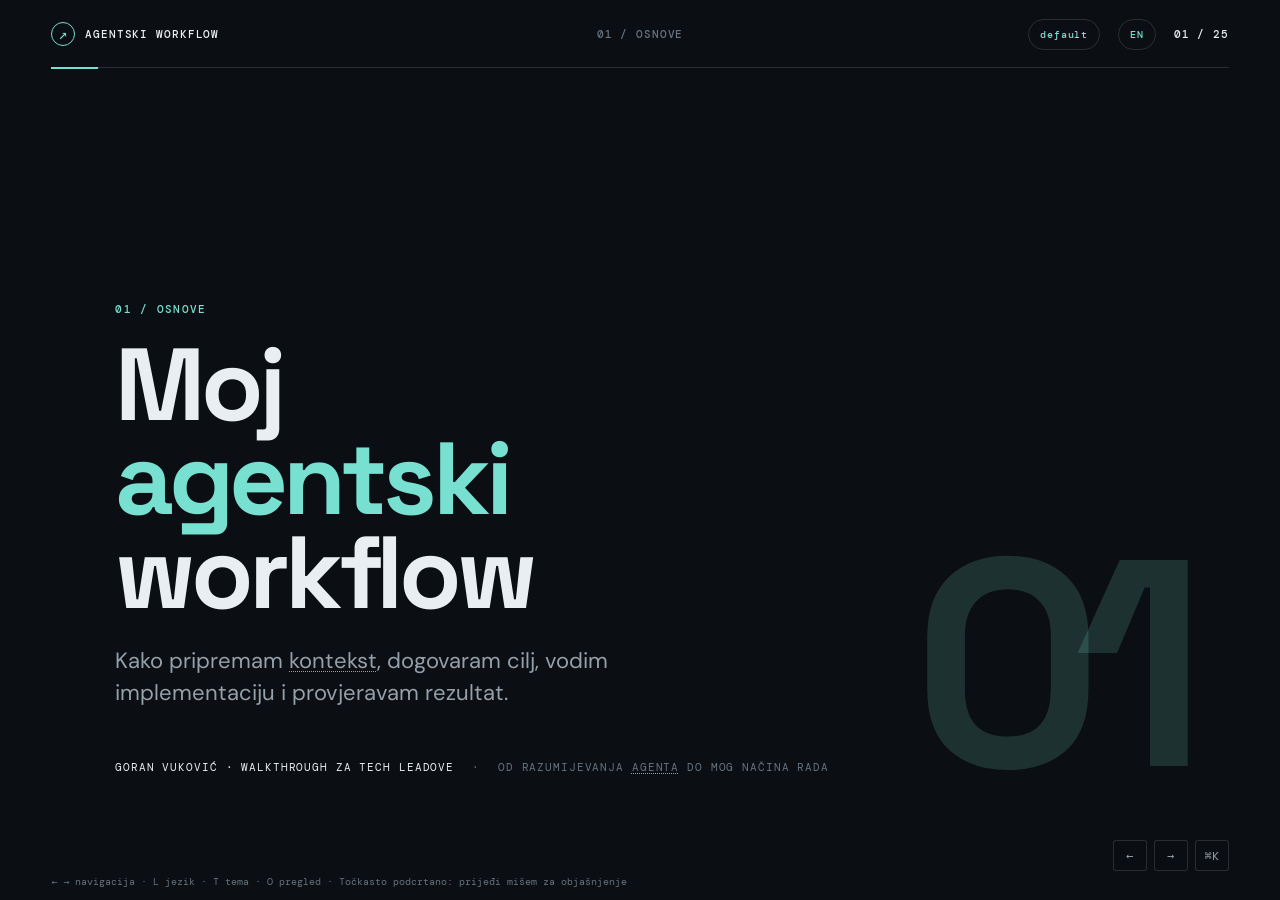
==== index.html @ 42143683 "Publish static deck from MrChvarak/agentic-workflow-workshop@e17bde3ac3ee4612117d1aa4d55ed921e419d36" ====
<!doctype html>
<html lang="hr">
  <head>
    <meta charset="utf-8" />
    <meta name="viewport" content="width=device-width, initial-scale=1" />
    <meta name="theme-color" id="theme-color" content="#0b0e12" />
    <meta name="description" content="Moj agentski workflow: od modela i konteksta do planiranja, fokusiranih faza, provjere i aktualne dokumentacije." />
    <title>Moj agentski workflow</title>
    <link rel="preconnect" href="https://fonts.googleapis.com" />
    <link rel="preconnect" href="https://fonts.gstatic.com" crossorigin />
    <link href="https://fonts.googleapis.com/css2?family=DM+Mono:wght@400;500&family=DM+Sans:wght@400;500;600;700&family=Space+Grotesk:wght@500;600;700&display=swap" rel="stylesheet" />
    <link rel="stylesheet" href="styles.css" />
    <link rel="stylesheet" href="themes/cursor-dark.css" />
  </head>
  <body>
    <main id="deck" aria-live="polite"></main>

    <div class="chrome">
      <div class="chrome__brand"><span class="brand-mark">↗</span><span data-ui="brand">agentski workflow</span></div>
      <div class="chrome__section" id="section-label"></div>
      <div class="chrome__right">
        <button class="theme-toggle" id="theme-toggle" type="button" aria-label="Promijeni temu">tema</button>
        <button class="lang-toggle" id="lang-toggle" type="button" aria-label="Prebaci na engleski">EN</button>
        <span class="slide-count" id="slide-count">01 / 23</span>
      </div>
    </div>

    <div class="progress" aria-hidden="true"><span id="progress-bar"></span></div>

    <nav class="controls" aria-label="Kontrole prezentacije">
      <button id="prev" type="button" aria-label="Prethodni slajd">←</button>
      <button id="next" type="button" aria-label="Sljedeći slajd">→</button>
      <button id="overview" type="button" aria-label="Otvori pregled slajdova">⌘K</button>
    </nav>

    <div class="hint" id="hint">← → navigacija&nbsp;&nbsp; · &nbsp;L jezik&nbsp;&nbsp; · &nbsp;T tema&nbsp;&nbsp; · &nbsp;O pregled</div>
    <div class="overview" id="overview-panel" aria-hidden="true">
      <div class="overview__inner">
        <div class="overview__top"><span data-ui="overviewTitle">Pregled</span><button id="close-overview" type="button">Esc</button></div>
        <div class="overview__grid" id="overview-grid"></div>
      </div>
    </div>

    <script src="dictionary.js"></script>
    <script src="glossary.js"></script>
    <script src="script.js"></script>
  </body>
</html>
---- styles.css ----
:root {
  --ink: #e9eef2;
  --muted: #94a0aa;
  --dim: #67737e;
  --bg: #0b0e12;
  --panel: #11171d;
  --panel-2: #161e25;
  --line: rgba(232, 241, 244, .14);
  --cyan: #77e0d0;
  --cyan-deep: #2ab7aa;
  --amber: #f7b36a;
  --red: #f3797b;
  --blue: #91a8ff;
  --sans: "DM Sans", system-ui, sans-serif;
  --display: "Space Grotesk", system-ui, sans-serif;
  --mono: "DM Mono", ui-monospace, monospace;
}

* { box-sizing: border-box; }
html, body { margin: 0; min-height: 100%; background: var(--bg); color: var(--ink); }
body { font-family: var(--sans); overflow: hidden; }
button { color: inherit; font: inherit; }

body::before {
  content: ""; position: fixed; inset: 0; pointer-events: none; opacity: .23;
  background-image: linear-gradient(rgba(255,255,255,.025) 1px, transparent 1px), linear-gradient(90deg, rgba(255,255,255,.025) 1px, transparent 1px);
  background-size: 60px 60px;
  mask-image: linear-gradient(to bottom, black 0%, transparent 90%);
}

.chrome { position: fixed; z-index: 10; inset: 0 0 auto; height: 68px; padding: 0 4vw; display: flex; align-items: center; justify-content: space-between; font: 500 11px var(--mono); letter-spacing: .08em; text-transform: uppercase; color: var(--muted); }
.chrome__brand { color: var(--ink); display: flex; align-items: center; gap: 10px; }
.brand-mark { display: grid; place-items: center; width: 24px; height: 24px; border: 1px solid var(--cyan); border-radius: 50%; color: var(--cyan); font-size: 15px; }
.chrome__section { position: absolute; left: 50%; transform: translateX(-50%); color: var(--dim); }
.chrome__right { display: flex; align-items: center; gap: 18px; }
.lang-toggle,
.theme-toggle { border: 1px solid var(--line); background: transparent; color: var(--cyan); border-radius: 99px; padding: 8px 11px; font: 500 10px var(--mono); cursor: pointer; letter-spacing: .08em; }
.lang-toggle:hover,
.theme-toggle:hover { border-color: var(--cyan); background: rgba(119,224,208,.08); }
.slide-count { color: var(--ink); }
.progress { position: fixed; z-index: 11; left: 4vw; right: 4vw; top: 67px; height: 1px; background: var(--line); }
.progress span { display: block; height: 2px; background: var(--cyan); transform-origin: left; transition: transform .45s ease; }

#deck { height: 100vh; }
.slide { position: absolute; inset: 0; display: grid; align-items: center; padding: 115px 9vw 95px; opacity: 0; transform: translateY(0); pointer-events: none; transition: opacity .42s ease; overflow-y: auto; }
.slide.active { opacity: 1; pointer-events: auto; }
.slide__inner { width: min(1120px, 100%); margin: 0 auto; }
.eyebrow { margin: 0 0 22px; color: var(--cyan); font: 500 11px var(--mono); letter-spacing: .12em; text-transform: uppercase; }
h1, h2, h3, p { margin-top: 0; }
h1, h2 { font-family: var(--display); letter-spacing: -.045em; }
h1 { max-width: 900px; margin-bottom: 24px; font-size: clamp(3.2rem, 8vw, 8.2rem); line-height: .92; }
h2 { max-width: 930px; margin-bottom: 20px; font-size: clamp(2.3rem, 5vw, 5.7rem); line-height: .94; }
h3 { font: 600 20px/1.1 var(--display); letter-spacing: -.02em; }
.lead { max-width: 690px; color: var(--muted); font-size: clamp(1.05rem, 1.8vw, 1.38rem); line-height: 1.48; }
.body { color: var(--muted); font-size: 16px; line-height: 1.55; }
.accent { color: var(--cyan); }
.amber { color: var(--amber); }
.muted { color: var(--muted); }
.mono { font-family: var(--mono); }
.small { color: var(--dim); font: 11px/1.5 var(--mono); }
.rule { width: 100%; height: 1px; background: var(--line); margin: 35px 0; }

.title-slide { align-items: end; padding-bottom: 14vh; }
.title-slide::after { content: "01"; position: absolute; right: 8vw; bottom: 13vh; color: rgba(119,224,208,.17); font: 700 clamp(10rem, 23vw, 25rem)/.8 var(--display); letter-spacing: -.1em; }
.title-slide .slide__inner { position: relative; z-index: 1; }
.title-slide .lead { max-width: 560px; }
.byline { display: flex; gap: 18px; align-items: center; margin-top: 50px; color: var(--dim); font: 11px var(--mono); text-transform: uppercase; letter-spacing: .08em; }
.byline span:first-child { color: var(--ink); }

.split { display: grid; grid-template-columns: minmax(0, 1.08fr) minmax(310px, .92fr); gap: clamp(35px, 7vw, 110px); align-items: center; }
.split--top { align-items: start; }
.statement { border-left: 2px solid var(--cyan); padding: 3px 0 3px 22px; color: var(--ink); font: 600 clamp(1.45rem, 2.7vw, 2.3rem)/1.1 var(--display); }
.label { color: var(--dim); font: 10px var(--mono); letter-spacing: .1em; text-transform: uppercase; }

.cards { display: grid; gap: 12px; }
.cards--2 { grid-template-columns: repeat(2, 1fr); }
.cards--4 { grid-template-columns: repeat(4, 1fr); }
.card { min-height: 140px; padding: 22px; border: 1px solid var(--line); background: rgba(17,23,29,.78); border-radius: 4px; }
.card h3 { margin: 12px 0 9px; }
.card p { margin: 0; color: var(--muted); font-size: 14px; line-height: 1.42; }
.card__number { color: var(--cyan); font: 500 11px var(--mono); }
.card--cyan { border-top: 2px solid var(--cyan); }
.card--amber { border-top: 2px solid var(--amber); }
.card--red { border-top: 2px solid var(--red); }
.card--blue { border-top: 2px solid var(--blue); }

.flow { display: flex; align-items: stretch; gap: 8px; margin: 42px 0 18px; }
.flow__node { flex: 1; min-width: 0; padding: 18px 14px; border: 1px solid var(--line); background: var(--panel); }
.flow__node strong { display: block; margin-bottom: 7px; color: var(--cyan); font: 500 11px var(--mono); }
.flow__node span { display: block; color: var(--muted); font-size: 13px; line-height: 1.3; }
.flow__arrow { align-self: center; color: var(--dim); font: 18px var(--mono); }

.diagram { position: relative; min-height: 340px; border: 1px solid var(--line); background: rgba(17,23,29,.55); overflow: hidden; padding: 28px; }
.diagram::before { content: ""; position: absolute; inset: 50% 12% auto; height: 1px; background: linear-gradient(90deg, transparent, var(--cyan), transparent); }
.diagram__model, .diagram__harness, .diagram__env, .diagram__agent { position: absolute; display: grid; place-items: center; text-align: center; border-radius: 50%; }
.diagram__model { width: 118px; height: 118px; left: 50%; top: 50%; transform: translate(-50%, -50%); border: 1px solid var(--cyan); box-shadow: 0 0 40px rgba(119,224,208,.12); background: #122024; }
.diagram__harness { width: 208px; height: 208px; left: 50%; top: 50%; transform: translate(-50%, -50%); border: 1px dashed rgba(119,224,208,.5); }
.diagram__env { width: 300px; height: 300px; left: 50%; top: 50%; transform: translate(-50%, -50%); border: 1px solid rgba(145,168,255,.35); border-radius: 18px; }
.diagram__agent { width: 348px; height: 328px; left: 50%; top: 50%; transform: translate(-50%, -50%); border: 1px solid rgba(247,179,106,.42); border-radius: 24px; }
.diagram__model span, .diagram__harness span, .diagram__env span, .diagram__agent span { font: 500 11px var(--mono); letter-spacing: .06em; text-transform: uppercase; }
.diagram__agent span { position: absolute; top: 14px; left: 18px; color: var(--amber); }
.diagram__env span { position: absolute; bottom: 12px; right: 18px; color: var(--blue); }
.diagram__harness span { position: absolute; top: 14px; left: 50%; transform: translateX(-50%); color: var(--cyan); }
.diagram__model span { color: var(--ink); }

.turn { display: grid; grid-template-columns: 1fr auto 1fr auto 1fr; gap: 12px; align-items: center; margin-top: 38px; }
.turn__box { padding: 22px 18px; min-height: 120px; background: var(--panel); border: 1px solid var(--line); }
.turn__box strong { display: block; margin-bottom: 10px; color: var(--cyan); font: 500 12px var(--mono); }
.turn__box p { margin: 0; color: var(--muted); font-size: 14px; line-height: 1.42; }
.turn__arrow { color: var(--dim); font: 20px var(--mono); }

.prompt-card { padding: 25px; border: 1px solid var(--line); background: #0e1419; font: 13px/1.65 var(--mono); color: #cbd4db; }
.prompt-card .key { color: var(--cyan); }
.prompt-card .value { color: var(--ink); }
.prompt-card .comment { color: var(--dim); }
.prompt-parts { display: grid; gap: 9px; margin-top: 22px; }
.prompt-part { display: grid; grid-template-columns: 120px 1fr; gap: 15px; padding-bottom: 9px; border-bottom: 1px solid var(--line); }
.prompt-part b { color: var(--amber); font: 500 11px var(--mono); text-transform: uppercase; }
.prompt-part span { color: var(--muted); font-size: 14px; }

.zone { position: relative; padding-top: 28px; }
.zone__bar { display: grid; grid-template-columns: 42% 58%; height: 84px; border: 1px solid var(--line); }
.zone__bar > div { padding: 18px 20px; }
.zone__smart { background: rgba(119,224,208,.13); border-right: 1px solid var(--cyan); }
.zone__dumb { background: rgba(243,121,123,.12); }
.zone__bar strong { display: block; margin-bottom: 6px; font: 600 16px var(--display); }
.zone__bar span { color: var(--muted); font-size: 12px; }
.zone__marker { position: absolute; left: 42%; top: 4px; transform: translateX(-50%); color: var(--amber); font: 500 10px var(--mono); white-space: nowrap; }
.zone__marker::after { content: ""; position: absolute; left: 50%; top: 17px; width: 1px; height: 75px; background: var(--amber); }
.symptoms { display: grid; grid-template-columns: repeat(3, 1fr); gap: 12px; margin-top: 45px; }
.symptom { padding-top: 14px; border-top: 1px solid var(--line); }
.symptom b { display: block; margin-bottom: 7px; font: 600 17px var(--display); }
.symptom span { color: var(--muted); font-size: 13px; line-height: 1.42; }

.decision { display: grid; grid-template-columns: repeat(4, 1fr); gap: 10px; margin-top: 37px; }
.decision__item { min-height: 160px; padding: 18px; border: 1px solid var(--line); background: var(--panel); }
.decision__item strong { display: block; color: var(--cyan); margin-bottom: 11px; font: 500 12px var(--mono); }
.decision__item b { display: block; margin-bottom: 8px; font: 600 18px var(--display); }
.decision__item p { margin: 0; color: var(--muted); font-size: 13px; line-height: 1.4; }
.decision__item.is-warn { border-color: rgba(243,121,123,.45); }
.decision__item.is-warn strong { color: var(--red); }

.workflow { display: grid; grid-template-columns: repeat(3, 1fr); gap: 12px; margin-top: 37px; counter-reset: step; }
.workflow__step { position: relative; min-height: 130px; padding: 18px 18px 18px 54px; background: var(--panel); border: 1px solid var(--line); }
.workflow__step::before { counter-increment: step; content: counter(step, decimal-leading-zero); position: absolute; left: 17px; top: 20px; color: var(--cyan); font: 500 11px var(--mono); }
.workflow__step b { display: block; margin-bottom: 8px; font: 600 17px var(--display); }
.workflow__step span { color: var(--muted); font-size: 13px; line-height: 1.38; }
.workflow__step--hero { border-color: rgba(119,224,208,.5); background: rgba(119,224,208,.07); }

.repo-tree { display: grid; grid-template-columns: 1fr 1fr; gap: 24px; margin-top: 35px; }
.tree { padding: 24px; border: 1px solid var(--line); background: var(--panel); font: 14px/2 var(--mono); }
.tree .folder { color: var(--cyan); }
.tree .file { color: var(--muted); }
.tree .note { color: var(--dim); font-size: 11px; }

.worktrees { display: grid; grid-template-columns: 1fr auto 1fr; gap: 12px; align-items: center; margin-top: 38px; }
.worktree { padding: 24px; min-height: 190px; border: 1px solid var(--line); background: var(--panel); }
.worktree strong { display: block; margin-bottom: 16px; font: 500 11px var(--mono); color: var(--cyan); }
.worktree p { color: var(--muted); font-size: 14px; line-height: 1.45; }
.worktree ul, .plain-list { padding-left: 18px; margin: 15px 0 0; color: var(--muted); font-size: 14px; line-height: 1.55; }
.worktree__fork { color: var(--amber); font: 32px var(--mono); }

.checklist { display: grid; gap: 10px; margin-top: 33px; }
.check { display: grid; grid-template-columns: 24px minmax(0, 1fr); grid-template-areas: "icon title" "icon body"; gap: 12px; align-items: start; padding: 14px 0; border-bottom: 1px solid var(--line); }
.check::before { content: "✓"; grid-area: icon; color: var(--cyan); font: 500 15px var(--mono); }
.check b { grid-area: title; }
.check span { grid-area: body; }
.check b { display: block; margin-bottom: 3px; font: 600 16px var(--display); }
.check span { color: var(--muted); font-size: 14px; line-height: 1.42; }

.footer-note { position: absolute; left: 9vw; right: 9vw; bottom: 31px; color: var(--dim); font: 11px var(--mono); letter-spacing: .04em; }
.footer-note::before { content: ""; display: inline-block; width: 24px; height: 1px; margin: 0 10px 3px 0; background: var(--cyan); }
.footer-note a { color: var(--cyan); text-underline-offset: 4px; }
.footer-note a:focus-visible { outline: 2px solid var(--cyan); outline-offset: 5px; }
.source-links { display: flex; flex-wrap: wrap; gap: 12px; margin-top: 28px; }
.source-links a { color: var(--cyan); font: 11px var(--mono); text-decoration: none; border-bottom: 1px solid rgba(119,224,208,.35); }
.source-links a:hover { border-color: var(--cyan); }

.resources { display: grid; grid-template-columns: repeat(2, minmax(0, 1fr)); gap: 12px; margin-top: 28px; }
.resources a { display: block; padding: 20px; border: 1px solid var(--line); border-radius: 4px; background: var(--panel); color: var(--ink); text-decoration: none; overflow-wrap: anywhere; }
.resources a:hover, .resources a:focus-visible { border-color: var(--cyan); }
.resources a:focus-visible { outline: 2px solid var(--cyan); outline-offset: 3px; }
.resources strong { display: block; margin-bottom: 8px; color: var(--cyan); font: 600 18px/1.25 var(--display); }
.resources span { color: var(--muted); font-size: 14px; line-height: 1.4; }
.slide__inner > .body { margin-top: 24px; }

.controls { position: fixed; z-index: 10; bottom: 29px; right: 4vw; display: flex; gap: 7px; }
.controls button { display: grid; place-items: center; min-width: 34px; height: 31px; padding: 0 9px; border: 1px solid var(--line); background: rgba(11,14,18,.8); border-radius: 3px; color: var(--muted); cursor: pointer; font: 12px var(--mono); }
.controls button:hover { color: var(--cyan); border-color: var(--cyan); }
.hint { position: fixed; z-index: 10; left: 4vw; bottom: 12px; color: var(--dim); font: 10px var(--mono); }

.overview { position: fixed; inset: 0; z-index: 30; padding: 88px 6vw 60px; background: rgba(8,11,14,.97); opacity: 0; pointer-events: none; transition: opacity .25s ease; overflow-y: auto; }
.overview.open { opacity: 1; pointer-events: auto; }
.overview__inner { width: min(1180px, 100%); margin: auto; }
.overview__top { display: flex; align-items: center; justify-content: space-between; margin-bottom: 22px; color: var(--cyan); font: 500 11px var(--mono); text-transform: uppercase; letter-spacing: .1em; }
.overview__top button { border: 1px solid var(--line); padding: 7px 10px; background: transparent; color: var(--muted); cursor: pointer; font: 10px var(--mono); }
.overview__grid { display: grid; grid-template-columns: repeat(4, 1fr); gap: 9px; }
.overview__item { min-height: 95px; padding: 13px; border: 1px solid var(--line); background: var(--panel); text-align: left; cursor: pointer; }
.overview__item:hover, .overview__item.current { border-color: var(--cyan); background: rgba(119,224,208,.07); }
.overview__item small { color: var(--cyan); font: 10px var(--mono); }
.overview__item b { display: block; margin-top: 12px; font: 600 14px/1.1 var(--display); }

.dictionary-term {
  display: inline; padding: 0; border: 0; border-radius: 0; background: none;
  color: inherit; font: inherit; letter-spacing: inherit; text-transform: inherit;
  text-align: inherit; cursor: help;
  text-decoration: underline dotted; text-decoration-color: var(--muted);
  text-decoration-thickness: 1px; text-underline-offset: .15em;
}
.dictionary-term:hover { text-decoration-color: var(--cyan); }
.dictionary-term:focus-visible { outline: 2px solid var(--cyan); outline-offset: 4px; border-radius: 2px; }
.diagram > div { pointer-events: none; }
.diagram .dictionary-term { pointer-events: auto; }
.dictionary-tooltip {
  position: fixed; z-index: 40; width: min(360px, calc(100vw - 24px));
  max-height: calc(100dvh - 24px); overflow-y: auto; padding: 20px;
  border: 1px solid var(--line); border-top: 2px solid var(--cyan); border-radius: 5px;
  background: var(--panel-2); color: var(--ink); box-shadow: 0 12px 40px rgba(0,0,0,.4);
}
.dictionary-tooltip__source { color: var(--muted); font: 10px/1.5 var(--mono); }
.dictionary-tooltip__title { margin: 12px 0 8px; font: 600 21px/1.2 var(--display); letter-spacing: -.02em; }
.dictionary-tooltip__definition { margin: 0; font: 14px/1.55 var(--sans); }
.dictionary-tooltip__hint { margin-top: 15px; color: var(--muted); font: 10px/1.5 var(--mono); }

@media (max-width: 900px) {
  .slide { padding-left: 7vw; padding-right: 7vw; }
  .cards--4 { grid-template-columns: repeat(2, 1fr); }
  .split { grid-template-columns: 1fr; gap: 28px; }
  .diagram { min-height: 285px; transform: scale(.92); transform-origin: left center; width: 108%; }
  .turn { grid-template-columns: 1fr; }
  .turn__arrow { transform: rotate(90deg); justify-self: center; }
  .workflow { grid-template-columns: repeat(2, 1fr); }
  .footer-note { left: 7vw; right: 7vw; }
  .hint { display: none; }
}
@media (max-width: 600px) {
  body { overflow: hidden; }
  .chrome { padding: 0 5vw; }
  .chrome__section { display: none; }
  .slide { position: absolute; padding: 96px 6vw 90px; align-items: start; }
  .slide__inner { margin-top: 7vh; }
  h1 { font-size: clamp(3.1rem, 16vw, 5.8rem); }
  h2 { font-size: clamp(2.25rem, 12vw, 4.5rem); }
  .title-slide { align-items: center; padding-bottom: 22vh; }
  .title-slide::after { right: 5vw; bottom: 15vh; font-size: 9rem; }
  .cards--2, .cards--4, .workflow, .symptoms, .decision, .repo-tree, .worktrees, .resources { grid-template-columns: 1fr; }
  .flow { flex-direction: column; }
  .flow__arrow { transform: rotate(90deg); align-self: center; }
  .diagram { min-height: 240px; transform: scale(.69); transform-origin: top left; width: 145%; margin-bottom: -72px; }
  .zone__bar { grid-template-columns: 1fr; height: auto; }
  .zone__bar > div { min-height: 78px; }
  .zone__smart { border-right: 0; border-bottom: 1px solid var(--cyan); }
  .zone__marker { left: 100%; top: 80px; transform: translateX(-100%); }
  .zone__marker::after { display: none; }
  .worktree__fork { transform: rotate(90deg); justify-self: center; }
  .footer-note { position: static; margin-top: 28px; font-size: 9px; }
  .controls { bottom: 14px; right: 5vw; }
  .overview__grid { grid-template-columns: repeat(2, 1fr); }
  .overview { padding: 78px 5vw 35px; }
}
---- themes/cursor-dark.css ----
/*
  cursor-dark — presentation theme inspired by cursor.com/blog dark mode.
  Opt-in via data-theme="cursor-dark" (see site/script.js).

  Fonts (verified against cursor.com/blog CSS, 2026-09):
  - UI / body: proprietary CursorGothic
  - Display / large titles: proprietary cursorDisplay
  - Mono: proprietary berkeleyMono (+ cursorMono elsewhere on cursor.com)
  - Serif accents on some posts: EB Garamond (Google Fonts / OFL)

  We do not ship Cursor’s proprietary webfonts. Stacks below are the same
  public fallbacks Cursor declares next to those faces (Helvetica Neue /
  system UI for sans+display; system mono stack after berkeleyMono).
*/

[data-theme="cursor-dark"] {
  --ink: #edecec;
  --muted: color-mix(in oklab, #edecec 58%, transparent);
  --dim: color-mix(in oklab, #edecec 38%, transparent);
  --bg: #14120b;
  --panel: #1b1913;
  --panel-2: #201e18;
  --line: color-mix(in oklab, #edecec 10%, transparent);
  --cyan: #f54e00;
  --cyan-deep: #c43d00;
  --amber: #e9b872;
  --red: #e05c7d;
  --blue: #83c8f0;
  /* CursorGothic → Cursor’s published fallback */
  --sans: system-ui, "Helvetica Neue", Helvetica, Arial, sans-serif;
  /* cursorDisplay → Cursor’s published fallback */
  --display: system-ui, "Helvetica Neue", Helvetica, Arial, sans-serif;
  /* berkeleyMono → Cursor’s published mono fallback */
  --mono: ui-monospace, SFMono-Regular, Menlo, Monaco, Consolas, "Liberation Mono", "Courier New", monospace;
  color-scheme: dark;
}

[data-theme="cursor-dark"] body {
  background: var(--bg);
  color: var(--ink);
  letter-spacing: -0.01em;
}

/* Cursor marketing pages are flat canvas — no decorative grid. */
[data-theme="cursor-dark"] body::before {
  display: none;
}

[data-theme="cursor-dark"] .chrome {
  height: 64px;
  color: var(--dim);
  font-weight: 450;
  letter-spacing: 0.06em;
}

[data-theme="cursor-dark"] .chrome__brand {
  color: var(--ink);
  font-weight: 500;
}

[data-theme="cursor-dark"] .brand-mark {
  width: 22px;
  height: 22px;
  border-radius: 4px;
  border-color: var(--line);
  color: var(--ink);
  font-size: 13px;
  background: color-mix(in oklab, #edecec 4%, transparent);
}

[data-theme="cursor-dark"] .lang-toggle,
[data-theme="cursor-dark"] .theme-toggle {
  border-radius: 4px;
  border-color: var(--line);
  color: var(--ink);
  background: transparent;
  padding: 7px 10px;
}

[data-theme="cursor-dark"] .lang-toggle:hover,
[data-theme="cursor-dark"] .theme-toggle:hover {
  border-color: color-mix(in oklab, #edecec 28%, transparent);
  background: color-mix(in oklab, #edecec 5%, transparent);
  color: var(--ink);
}

[data-theme="cursor-dark"] .progress {
  top: 63px;
  background: var(--line);
}

[data-theme="cursor-dark"] .progress span {
  height: 1px;
  background: var(--ink);
}

[data-theme="cursor-dark"] .slide {
  padding: 120px 10vw 100px;
}

[data-theme="cursor-dark"] .slide__inner {
  width: min(980px, 100%);
}

[data-theme="cursor-dark"] .eyebrow {
  color: var(--dim);
  font-weight: 450;
  letter-spacing: 0.1em;
}

[data-theme="cursor-dark"] h1,
[data-theme="cursor-dark"] h2 {
  font-weight: 600;
  letter-spacing: -0.055em;
  color: var(--ink);
}

[data-theme="cursor-dark"] h1 {
  max-width: 860px;
  font-size: clamp(3rem, 7.2vw, 6.8rem);
  line-height: 0.95;
}

[data-theme="cursor-dark"] h2 {
  max-width: 880px;
  font-size: clamp(2.1rem, 4.4vw, 4.4rem);
  line-height: 1.02;
}

[data-theme="cursor-dark"] h3 {
  font-family: var(--display);
  font-weight: 575;
  letter-spacing: -0.03em;
}

[data-theme="cursor-dark"] .lead {
  max-width: 640px;
  color: var(--muted);
  font-size: clamp(1.05rem, 1.55vw, 1.28rem);
  line-height: 1.55;
  letter-spacing: -0.015em;
}

[data-theme="cursor-dark"] .body {
  color: var(--muted);
}

[data-theme="cursor-dark"] .accent {
  color: var(--cyan);
}

[data-theme="cursor-dark"] .rule {
  background: var(--line);
  margin: 40px 0;
}

[data-theme="cursor-dark"] .title-slide {
  padding-bottom: 16vh;
}

[data-theme="cursor-dark"] .title-slide::after {
  color: color-mix(in oklab, #edecec 6%, transparent);
  font-weight: 600;
  letter-spacing: -0.12em;
}

[data-theme="cursor-dark"] .byline {
  color: var(--dim);
  margin-top: 56px;
}

[data-theme="cursor-dark"] .byline span:first-child {
  color: var(--muted);
}

[data-theme="cursor-dark"] .statement {
  border-left-color: color-mix(in oklab, #edecec 28%, transparent);
  font-weight: 575;
  letter-spacing: -0.035em;
}

[data-theme="cursor-dark"] .card,
[data-theme="cursor-dark"] .flow__node,
[data-theme="cursor-dark"] .turn__box,
[data-theme="cursor-dark"] .decision__item,
[data-theme="cursor-dark"] .workflow__step,
[data-theme="cursor-dark"] .tree,
[data-theme="cursor-dark"] .worktree,
[data-theme="cursor-dark"] .prompt-card,
[data-theme="cursor-dark"] .diagram,
[data-theme="cursor-dark"] .overview__item {
  border-radius: 2px;
  border-color: var(--line);
  background: var(--panel);
  box-shadow: none;
}

[data-theme="cursor-dark"] .card {
  background: color-mix(in oklab, #1b1913 92%, #14120b);
  min-height: 148px;
  padding: 24px;
}

[data-theme="cursor-dark"] .card--cyan,
[data-theme="cursor-dark"] .card--amber,
[data-theme="cursor-dark"] .card--red,
[data-theme="cursor-dark"] .card--blue {
  border-top-width: 1px;
  border-top-color: var(--line);
}

[data-theme="cursor-dark"] .card--cyan {
  border-top-color: color-mix(in oklab, var(--cyan) 70%, transparent);
}

[data-theme="cursor-dark"] .card--amber {
  border-top-color: color-mix(in oklab, var(--amber) 55%, transparent);
}

[data-theme="cursor-dark"] .card--red {
  border-top-color: color-mix(in oklab, var(--red) 55%, transparent);
}

[data-theme="cursor-dark"] .card--blue {
  border-top-color: color-mix(in oklab, var(--blue) 55%, transparent);
}

[data-theme="cursor-dark"] .card__number,
[data-theme="cursor-dark"] .flow__node strong,
[data-theme="cursor-dark"] .turn__box strong,
[data-theme="cursor-dark"] .decision__item strong,
[data-theme="cursor-dark"] .workflow__step::before,
[data-theme="cursor-dark"] .worktree strong,
[data-theme="cursor-dark"] .tree .folder,
[data-theme="cursor-dark"] .prompt-card .key {
  color: var(--cyan);
}

[data-theme="cursor-dark"] .prompt-card {
  background: #100f0b;
  color: color-mix(in oklab, #edecec 78%, transparent);
  border-color: var(--line);
  padding: 28px;
}

[data-theme="cursor-dark"] .diagram {
  background: #16140f;
}

[data-theme="cursor-dark"] .diagram::before {
  background: linear-gradient(90deg, transparent, color-mix(in oklab, #edecec 22%, transparent), transparent);
}

[data-theme="cursor-dark"] .diagram__model {
  border-color: color-mix(in oklab, #edecec 35%, transparent);
  box-shadow: none;
  background: #1b1913;
}

[data-theme="cursor-dark"] .diagram__harness {
  border-color: color-mix(in oklab, var(--cyan) 45%, transparent);
}

[data-theme="cursor-dark"] .diagram__env {
  border-color: color-mix(in oklab, var(--blue) 40%, transparent);
}

[data-theme="cursor-dark"] .diagram__agent {
  border-color: color-mix(in oklab, var(--amber) 40%, transparent);
}

[data-theme="cursor-dark"] .zone__smart {
  background: color-mix(in oklab, var(--cyan) 10%, transparent);
  border-right-color: color-mix(in oklab, var(--cyan) 55%, transparent);
}

[data-theme="cursor-dark"] .zone__dumb {
  background: color-mix(in oklab, var(--red) 9%, transparent);
}

[data-theme="cursor-dark"] .workflow__step--hero {
  border-color: color-mix(in oklab, var(--cyan) 40%, transparent);
  background: color-mix(in oklab, var(--cyan) 7%, transparent);
}

[data-theme="cursor-dark"] .decision__item.is-warn {
  border-color: color-mix(in oklab, var(--red) 40%, transparent);
}

[data-theme="cursor-dark"] .source-links a {
  color: var(--ink);
  border-bottom-color: color-mix(in oklab, #edecec 28%, transparent);
}

[data-theme="cursor-dark"] .source-links a:hover {
  color: var(--cyan);
  border-bottom-color: var(--cyan);
}

[data-theme="cursor-dark"] .footer-note::before {
  background: color-mix(in oklab, #edecec 35%, transparent);
}

[data-theme="cursor-dark"] .controls button {
  border-radius: 2px;
  background: color-mix(in oklab, #14120b 82%, transparent);
  border-color: var(--line);
}

[data-theme="cursor-dark"] .controls button:hover {
  color: var(--ink);
  border-color: color-mix(in oklab, #edecec 28%, transparent);
}

[data-theme="cursor-dark"] .overview {
  background: color-mix(in oklab, #14120b 97%, black);
}

[data-theme="cursor-dark"] .overview__top {
  color: var(--dim);
}

[data-theme="cursor-dark"] .overview__item:hover,
[data-theme="cursor-dark"] .overview__item.current {
  border-color: color-mix(in oklab, #edecec 28%, transparent);
  background: color-mix(in oklab, #edecec 4%, transparent);
}

[data-theme="cursor-dark"] .overview__item small {
  color: var(--dim);
}

@media (max-width: 600px) {
  [data-theme="cursor-dark"] h1 {
    font-size: clamp(2.8rem, 14vw, 5.2rem);
  }

  [data-theme="cursor-dark"] h2 {
    font-size: clamp(2rem, 10vw, 3.6rem);
  }
}
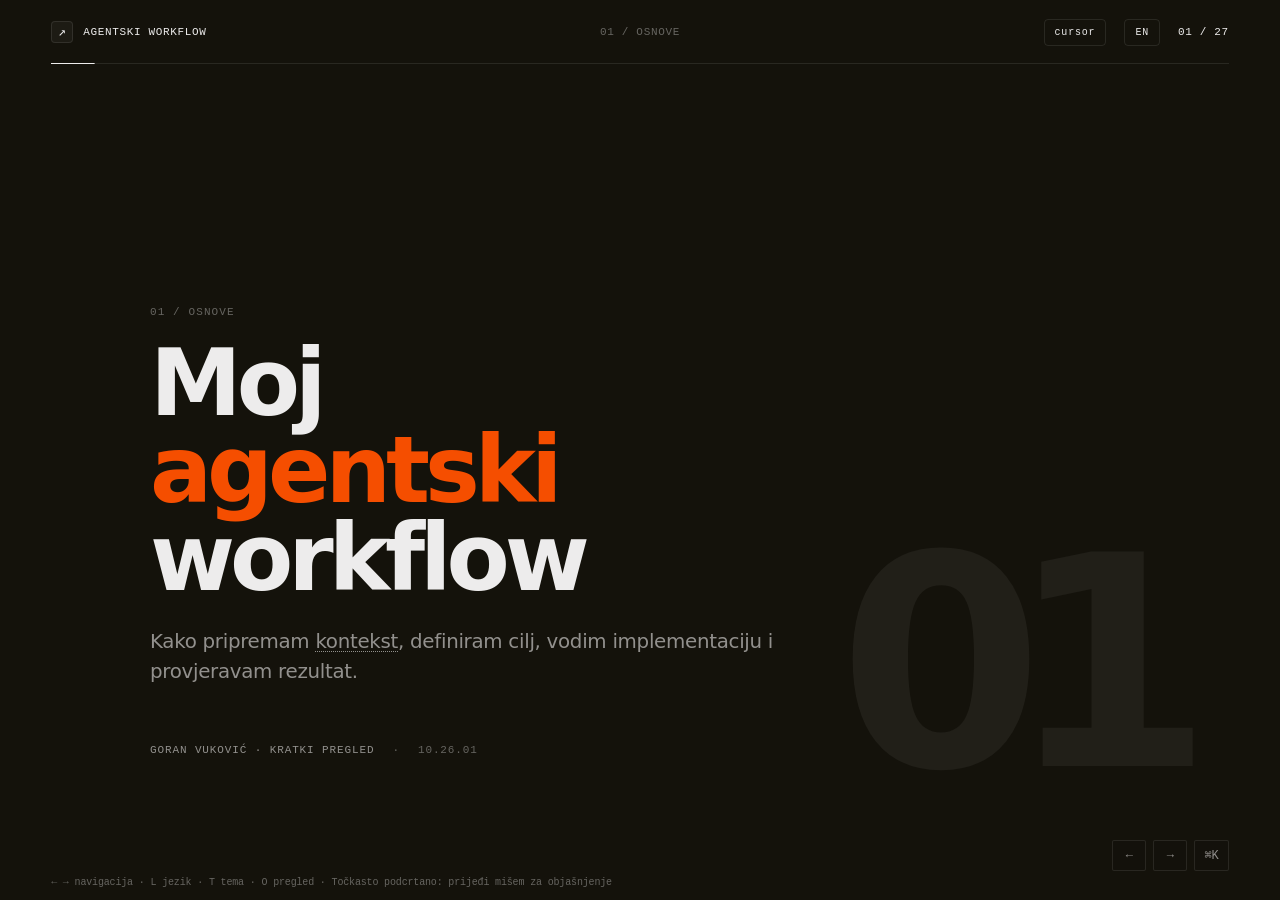
==== commit 1c6a2add: "Publish static deck from MrChvarak/agentic-workflow-workshop@fb57146a11ecf7352ed1ab5a78e6615799e43f5" ====
--- a/index.html
+++ b/index.html
@@ -1,16 +1,16 @@
 <!doctype html>
-<html lang="hr">
+<html lang="hr" data-theme="cursor-dark">
   <head>
     <meta charset="utf-8" />
     <meta name="viewport" content="width=device-width, initial-scale=1" />
-    <meta name="theme-color" id="theme-color" content="#0b0e12" />
+    <meta name="theme-color" id="theme-color" content="#14120b" />
     <meta name="description" content="Moj agentski workflow: od modela i konteksta do planiranja, fokusiranih faza, provjere i aktualne dokumentacije." />
     <title>Moj agentski workflow</title>
     <link rel="preconnect" href="https://fonts.googleapis.com" />
     <link rel="preconnect" href="https://fonts.gstatic.com" crossorigin />
     <link href="https://fonts.googleapis.com/css2?family=DM+Mono:wght@400;500&family=DM+Sans:wght@400;500;600;700&family=Space+Grotesk:wght@500;600;700&display=swap" rel="stylesheet" />
-    <link rel="stylesheet" href="styles.css" />
-    <link rel="stylesheet" href="themes/cursor-dark.css" />
+    <link rel="stylesheet" href="styles.css?v=tree" />
+    <link rel="stylesheet" href="themes/cursor-dark.css?v=tree" />
   </head>
   <body>
     <main id="deck" aria-live="polite"></main>
@@ -21,7 +21,7 @@
       <div class="chrome__right">
         <button class="theme-toggle" id="theme-toggle" type="button" aria-label="Promijeni temu">tema</button>
         <button class="lang-toggle" id="lang-toggle" type="button" aria-label="Prebaci na engleski">EN</button>
-        <span class="slide-count" id="slide-count">01 / 23</span>
+        <span class="slide-count" id="slide-count">01 / 27</span>
       </div>
     </div>
 
--- a/styles.css
+++ b/styles.css
@@ -131,6 +131,29 @@
 .symptom { padding-top: 14px; border-top: 1px solid var(--line); }
 .symptom b { display: block; margin-bottom: 7px; font: 600 17px var(--display); }
 .symptom span { color: var(--muted); font-size: 13px; line-height: 1.42; }
+
+.hallucination { position: relative; }
+.tree-hover { position: relative; margin-top: 22px; }
+.tree-hover__trigger {
+  border: 1px solid var(--line); background: transparent; color: var(--dim);
+  border-radius: 99px; padding: 8px 12px; cursor: zoom-in;
+  font: 500 10px var(--mono); letter-spacing: .08em; text-transform: uppercase;
+}
+.tree-hover__trigger:hover,
+.tree-hover__trigger:focus-visible { color: var(--ink); border-color: var(--cyan); }
+.tree-hover__panel {
+  position: absolute; z-index: 6; left: 50%; bottom: calc(100% + 12px);
+  transform: translateX(-50%); width: min(460px, calc(100vw - 48px));
+  padding: 10px; border: 1px solid var(--line); border-radius: 8px;
+  background: #050505; box-shadow: 0 16px 48px rgba(0, 0, 0, .55);
+  opacity: 0; visibility: hidden; pointer-events: none;
+  transition: opacity .18s ease, visibility .18s ease;
+}
+.tree-hover:hover .tree-hover__panel,
+.tree-hover:focus-within .tree-hover__panel {
+  opacity: 1; visibility: visible; pointer-events: auto;
+}
+.tree-hover__panel img { display: block; width: 100%; height: auto; max-height: min(58vh, 520px); object-fit: contain; border-radius: 4px; }
 
 .decision { display: grid; grid-template-columns: repeat(4, 1fr); gap: 10px; margin-top: 37px; }
 .decision__item { min-height: 160px; padding: 18px; border: 1px solid var(--line); background: var(--panel); }
--- a/themes/cursor-dark.css
+++ b/themes/cursor-dark.css
@@ -1,6 +1,6 @@
 /*
   cursor-dark — presentation theme inspired by cursor.com/blog dark mode.
-  Opt-in via data-theme="cursor-dark" (see site/script.js).
+  Default theme via data-theme="cursor-dark" (see site/script.js).
 
   Fonts (verified against cursor.com/blog CSS, 2026-09):
   - UI / body: proprietary CursorGothic
@@ -84,6 +84,22 @@
   color: var(--ink);
 }
 
+[data-theme="cursor-dark"] .tree-hover__trigger {
+  border-color: var(--line);
+  color: var(--dim);
+}
+
+[data-theme="cursor-dark"] .tree-hover__trigger:hover,
+[data-theme="cursor-dark"] .tree-hover__trigger:focus-visible {
+  border-color: color-mix(in oklab, #edecec 28%, transparent);
+  color: var(--ink);
+}
+
+[data-theme="cursor-dark"] .tree-hover__panel {
+  border-color: var(--line);
+  background: #0a0906;
+}
+
 [data-theme="cursor-dark"] .progress {
   top: 63px;
   background: var(--line);
